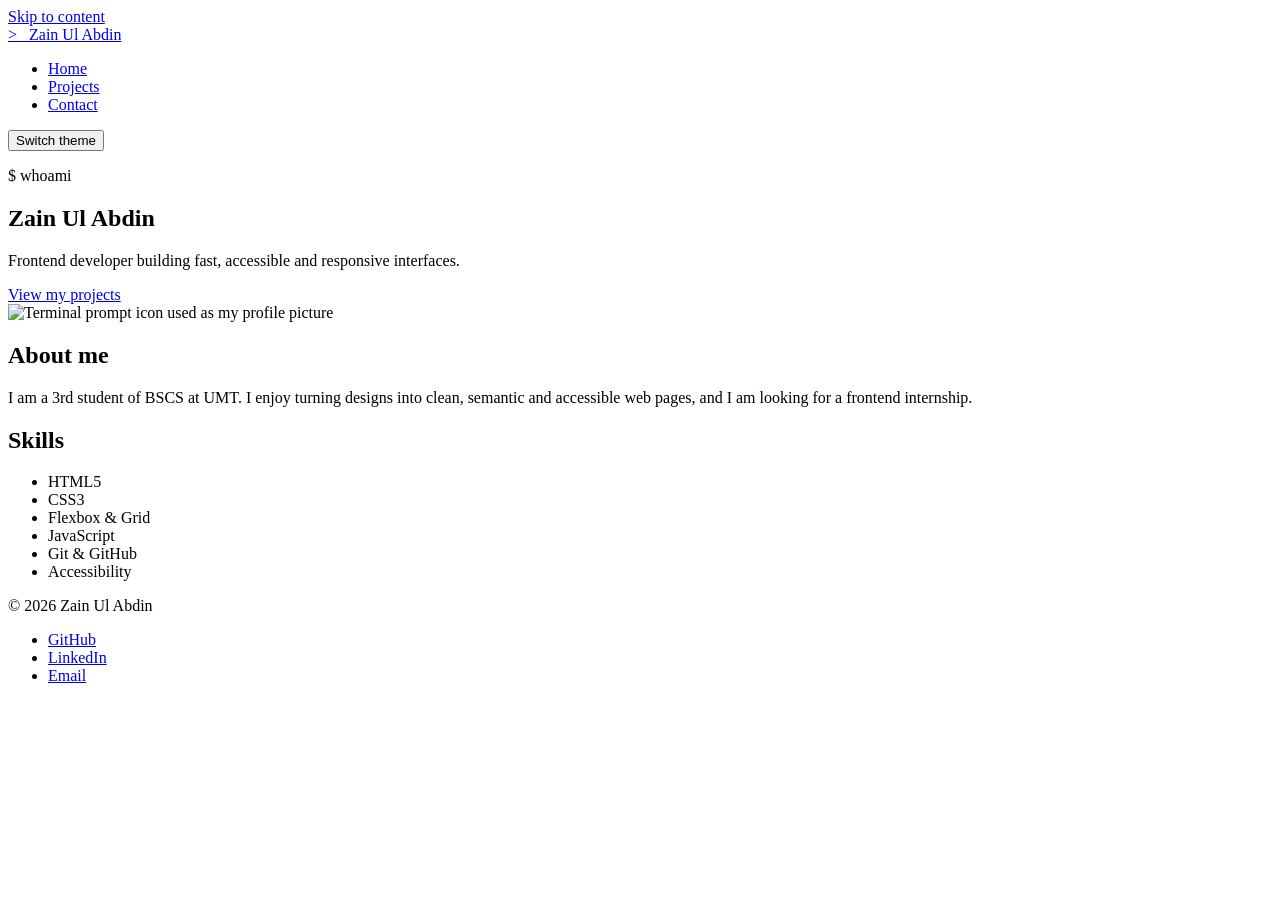
==== index.html @ 601f9828 "feat: add semantic home page markup" ====
<!DOCTYPE html>
<html lang="en">
<head>
  <meta charset="UTF-8">
  <meta name="viewport" content="width=device-width, initial-scale=1">
  <title>Zain Ul Abdin | Frontend Developer</title>
  <meta name="description" content="Portfolio of Zain Ul Abdin, a frontend developer building fast, accessible and responsive websites.">
  <link rel="stylesheet" href="css/styles.css">
  <script src="js/theme.js"></script>
</head>
<body>
  <a class="skip-link" href="#main">Skip to content</a>
  <header class="site-header">
    <div class="container nav">
      <a class="logo" href="index.html">&gt;_ Zain Ul Abdin</a>
      <nav aria-label="Main">
        <ul class="nav-links">
          <li><a href="index.html" aria-current="page">Home</a></li>
          <li><a href="projects.html">Projects</a></li>
          <li><a href="contact.html">Contact</a></li>
        </ul>
      </nav>
      <button type="button" id="theme-toggle" class="btn btn-outline">Switch theme</button>
    </div>
  </header>

  <main id="main" class="container">
    <section class="hero" aria-labelledby="hero-title">
      <p class="prompt">$ whoami</p>
      <h1 id="hero-title">Zain Ul Abdin</h1>
      <p class="lead">Frontend developer building fast, accessible and responsive interfaces.</p>
      <a class="btn" href="projects.html">View my projects</a>
    </section>

    <section class="section about" aria-labelledby="about-title">
      <img src="images/avatar.svg" width="160" height="160" alt="Terminal prompt icon used as my profile picture">
      <div>
        <h2 id="about-title">About me</h2>
        <p>I am a 3rd student of BSCS at UMT. I enjoy turning designs into clean, semantic and accessible web pages, and I am looking for a frontend internship.</p>
      </div>
    </section>

    <section class="section" aria-labelledby="skills-title">
      <h2 id="skills-title">Skills</h2>
      <ul class="tags">
        <li>HTML5</li>
        <li>CSS3</li>
        <li>Flexbox &amp; Grid</li>
        <li>JavaScript</li>
        <li>Git &amp; GitHub</li>
        <li>Accessibility</li>
      </ul>
    </section>
  </main>

  <footer class="site-footer">
    <div class="container footer-inner">
      <p>&copy; 2026 Zain Ul Abdin</p>
      <ul class="nav-links">
        <li><a href="https://github.com/zainshafique77-hash">GitHub</a></li>
        <li><a href="https://www.linkedin.com/in/zain-ul-abdin-677ab3425/">LinkedIn</a></li>
        <li><a href="mailto:zainshafique77@gmail.com">Email</a></li>
      </ul>
    </div>
  </footer>
</body>
</html>
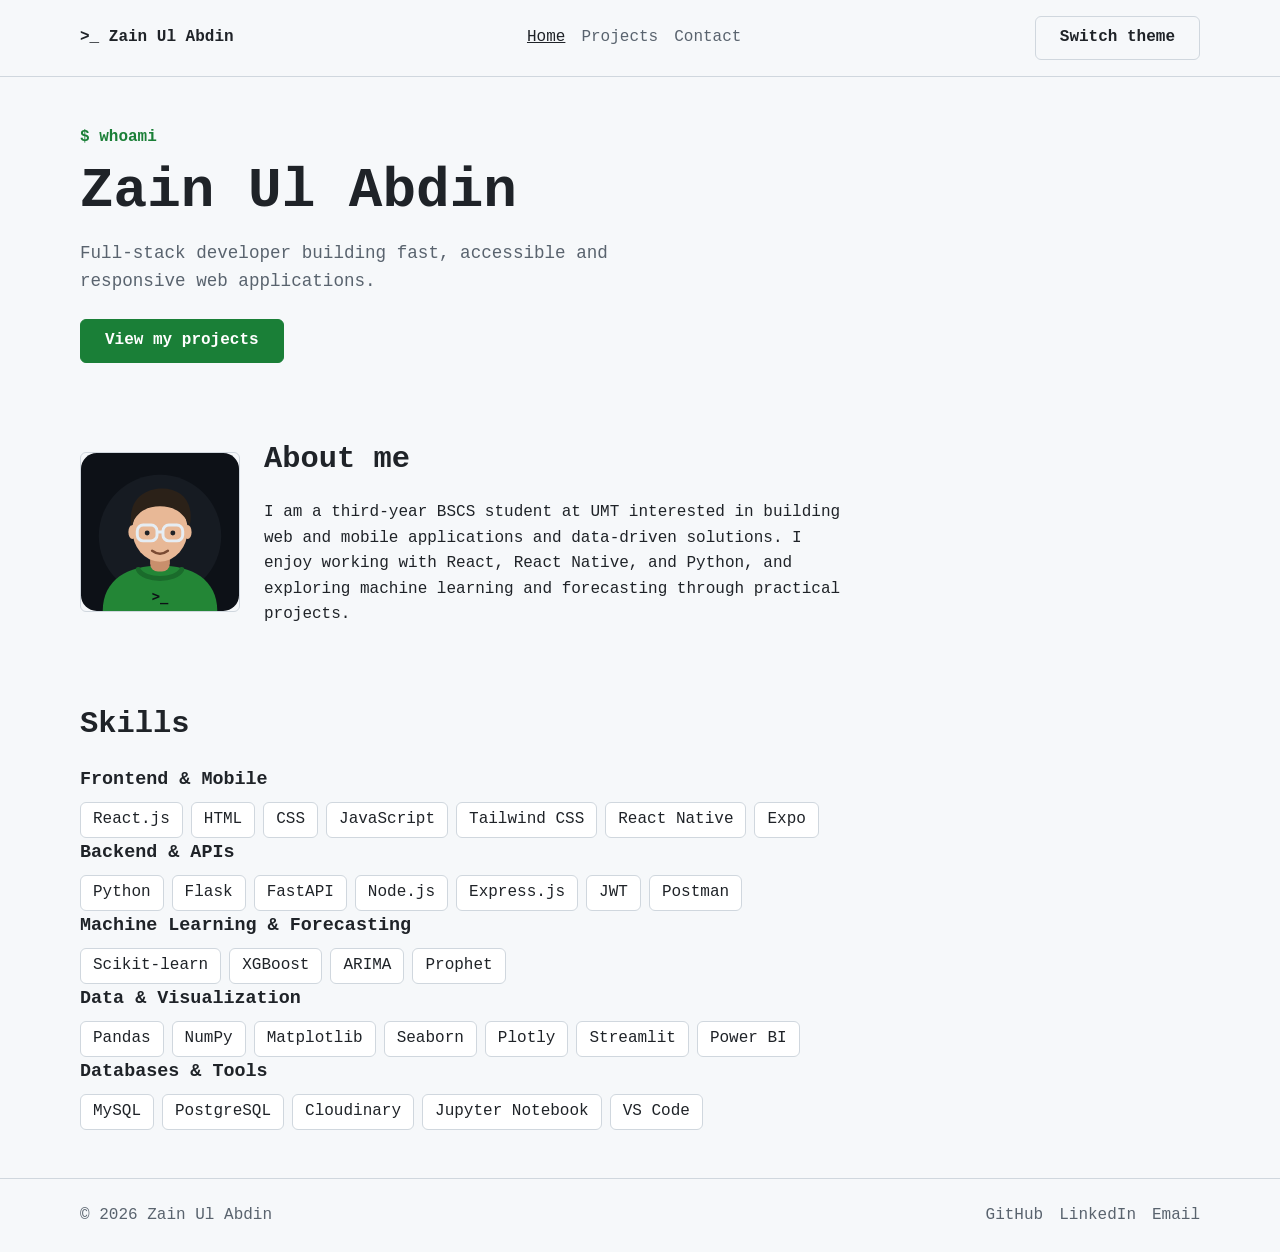
==== commit 2218b8e9: "style: add design tokens, reset, navbar and hero" ====
--- a/index.html
+++ b/index.html
@@ -3,8 +3,8 @@
 <head>
   <meta charset="UTF-8">
   <meta name="viewport" content="width=device-width, initial-scale=1">
-  <title>Zain Ul Abdin | Frontend Developer</title>
-  <meta name="description" content="Portfolio of Zain Ul Abdin, a frontend developer building fast, accessible and responsive websites.">
+  <title>Zain Ul Abdin | Full-Stack Developer</title>
+  <meta name="description" content="Portfolio of Zain Ul Abdin, a full-stack developer building fast, accessible and responsive web applications.">
   <link rel="stylesheet" href="css/styles.css">
   <script src="js/theme.js"></script>
 </head>
@@ -28,28 +28,75 @@
     <section class="hero" aria-labelledby="hero-title">
       <p class="prompt">$ whoami</p>
       <h1 id="hero-title">Zain Ul Abdin</h1>
-      <p class="lead">Frontend developer building fast, accessible and responsive interfaces.</p>
+      <p class="lead">Full-stack developer building fast, accessible and responsive web applications.</p>
       <a class="btn" href="projects.html">View my projects</a>
     </section>
 
     <section class="section about" aria-labelledby="about-title">
-      <img src="images/avatar.svg" width="160" height="160" alt="Terminal prompt icon used as my profile picture">
+      <img src="public/avatar/avatar.svg" width="160" height="160" alt="Terminal prompt icon used as my profile picture">
       <div>
         <h2 id="about-title">About me</h2>
-        <p>I am a 3rd student of BSCS at UMT. I enjoy turning designs into clean, semantic and accessible web pages, and I am looking for a frontend internship.</p>
+        <p>I am a third-year BSCS student at UMT interested in building web and mobile applications and data-driven solutions. I enjoy working with React, React Native, and Python, and exploring machine learning and forecasting through practical projects.</p>
       </div>
     </section>
 
     <section class="section" aria-labelledby="skills-title">
       <h2 id="skills-title">Skills</h2>
-      <ul class="tags">
-        <li>HTML5</li>
-        <li>CSS3</li>
-        <li>Flexbox &amp; Grid</li>
-        <li>JavaScript</li>
-        <li>Git &amp; GitHub</li>
-        <li>Accessibility</li>
-      </ul>
+      <div>
+        <h3>Frontend &amp; Mobile</h3>
+        <ul class="tags">
+          <li>React.js</li>
+          <li>HTML</li>
+          <li>CSS</li>
+          <li>JavaScript</li>
+          <li>Tailwind CSS</li>
+          <li>React Native</li>
+          <li>Expo</li>
+        </ul>
+      </div>
+      <div>
+        <h3>Backend &amp; APIs</h3>
+        <ul class="tags">
+          <li>Python</li>
+          <li>Flask</li>
+          <li>FastAPI</li>
+          <li>Node.js</li>
+          <li>Express.js</li>
+          <li>JWT</li>
+          <li>Postman</li>
+        </ul>
+      </div>
+      <div>
+        <h3>Machine Learning &amp; Forecasting</h3>
+        <ul class="tags">
+          <li>Scikit-learn</li>
+          <li>XGBoost</li>
+          <li>ARIMA</li>
+          <li>Prophet</li>
+        </ul>
+      </div>
+      <div>
+        <h3>Data &amp; Visualization</h3>
+        <ul class="tags">
+          <li>Pandas</li>
+          <li>NumPy</li>
+          <li>Matplotlib</li>
+          <li>Seaborn</li>
+          <li>Plotly</li>
+          <li>Streamlit</li>
+          <li>Power BI</li>
+        </ul>
+      </div>
+      <div>
+        <h3>Databases &amp; Tools</h3>
+        <ul class="tags">
+          <li>MySQL</li>
+          <li>PostgreSQL</li>
+          <li>Cloudinary</li>
+          <li>Jupyter Notebook</li>
+          <li>VS Code</li>
+        </ul>
+      </div>
     </section>
   </main>
 
--- a/css/styles.css
+++ b/css/styles.css
@@ -0,0 +1,170 @@
+*,
+*::before,
+*::after {
+  box-sizing: border-box;
+}
+
+:root {
+  /* Light theme (default) */
+  --bg: #f6f8fa;
+  --fg: #1f2328;
+  --muted: #59636e;
+  --accent: #1a7f37;
+  --accent-contrast: #ffffff;
+  --card: #ffffff;
+  --border: #d0d7de;
+  --error: #cf222e;
+
+  --radius: 6px;
+  --space-1: 0.5rem;
+  --space-2: 1rem;
+  --space-3: 1.5rem;
+  --space-4: 3rem;
+  --font: ui-monospace, "JetBrains Mono", "SFMono-Regular", Consolas, "Liberation Mono", monospace;
+
+  color-scheme: light;
+}
+
+/* Dark theme: follows the OS unless the user chose light manually */
+@media (prefers-color-scheme: dark) {
+  :root:not([data-theme="light"]) {
+    --bg: #0d1117;
+    --fg: #e6edf3;
+    --muted: #9aa4af;
+    --accent: #3fb950;
+    --accent-contrast: #0d1117;
+    --card: #161b22;
+    --border: #30363d;
+    --error: #ff7b72;
+    color-scheme: dark;
+  }
+}
+
+/* Dark theme: manual toggle */
+:root[data-theme="dark"] {
+  --bg: #0d1117;
+  --fg: #e6edf3;
+  --muted: #9aa4af;
+  --accent: #3fb950;
+  --accent-contrast: #0d1117;
+  --card: #161b22;
+  --border: #30363d;
+  --error: #ff7b72;
+  color-scheme: dark;
+}
+
+body {
+  margin: 0;
+  background: var(--bg);
+  color: var(--fg);
+  font-family: var(--font);
+  line-height: 1.6;
+}
+
+img {
+  max-width: 100%;
+  height: auto;
+}
+
+h1 { font-size: clamp(2rem, 6vw, 3.5rem); line-height: 1.15; margin: 0 0 var(--space-2); }
+h2 { font-size: clamp(1.4rem, 3vw, 1.9rem); margin: 0 0 var(--space-2); }
+h3 { font-size: 1.15rem; margin: 0 0 var(--space-1); }
+
+a { color: var(--accent); }
+
+.container {
+  width: min(100% - 2rem, 70rem);
+  margin-inline: auto;
+}
+
+.muted { color: var(--muted); }
+
+.skip-link {
+  position: absolute;
+  left: var(--space-1);
+  top: -4rem;
+  background: var(--accent);
+  color: var(--accent-contrast);
+  padding: var(--space-1) var(--space-2);
+  border-radius: var(--radius);
+}
+.skip-link:focus { top: var(--space-1); }
+
+/* Navbar (Flexbox) */
+.site-header {
+  border-bottom: 1px solid var(--border);
+}
+.nav {
+  display: flex;
+  flex-wrap: wrap;
+  align-items: center;
+  justify-content: space-between;
+  gap: var(--space-2);
+  padding-block: var(--space-2);
+}
+.logo {
+  font-weight: 700;
+  color: var(--fg);
+  text-decoration: none;
+}
+.nav-links {
+  display: flex;
+  flex-wrap: wrap;
+  gap: var(--space-2);
+  list-style: none;
+  margin: 0;
+  padding: 0;
+}
+.nav-links a { color: var(--muted); text-decoration: none; }
+.nav-links a:hover,
+.nav-links a[aria-current="page"] { color: var(--fg); text-decoration: underline; }
+
+/* Buttons */
+.btn {
+  display: inline-flex;
+  align-items: center;
+  justify-content: center;
+  min-height: 44px;
+  padding: 0 var(--space-3);
+  background: var(--accent);
+  color: var(--accent-contrast);
+  border: 1px solid var(--accent);
+  border-radius: var(--radius);
+  font: inherit;
+  font-weight: 700;
+  text-decoration: none;
+  cursor: pointer;
+}
+.btn-outline {
+  background: transparent;
+  color: var(--fg);
+  border-color: var(--border);
+}
+
+/* Visible keyboard focus */
+:focus-visible {
+  outline: 3px solid var(--accent);
+  outline-offset: 3px;
+}
+
+/* Hero and sections */
+.hero { padding-block: var(--space-4); }
+.prompt { color: var(--accent); margin: 0 0 var(--space-1); font-weight: 700; }
+.lead { max-width: 60ch; color: var(--muted); font-size: 1.1rem; margin: 0 0 var(--space-3); }
+
+.section { padding-block: var(--space-3) var(--space-4); }
+.about { display: flex; flex-wrap: wrap; align-items: center; gap: var(--space-3); }
+.about img { border-radius: var(--radius); border: 1px solid var(--border); }
+.about p { max-width: 60ch; margin: 0; }
+
+.tags { display: flex; flex-wrap: wrap; gap: var(--space-1); list-style: none; margin: 0; padding: 0; }
+.tags li {
+  padding: 0.25rem 0.75rem;
+  background: var(--card);
+  border: 1px solid var(--border);
+  border-radius: var(--radius);
+}
+
+.site-footer { border-top: 1px solid var(--border); padding-block: var(--space-3); color: var(--muted); }
+.footer-inner { display: flex; flex-wrap: wrap; justify-content: space-between; gap: var(--space-2); }
+.footer-inner p { margin: 0; }
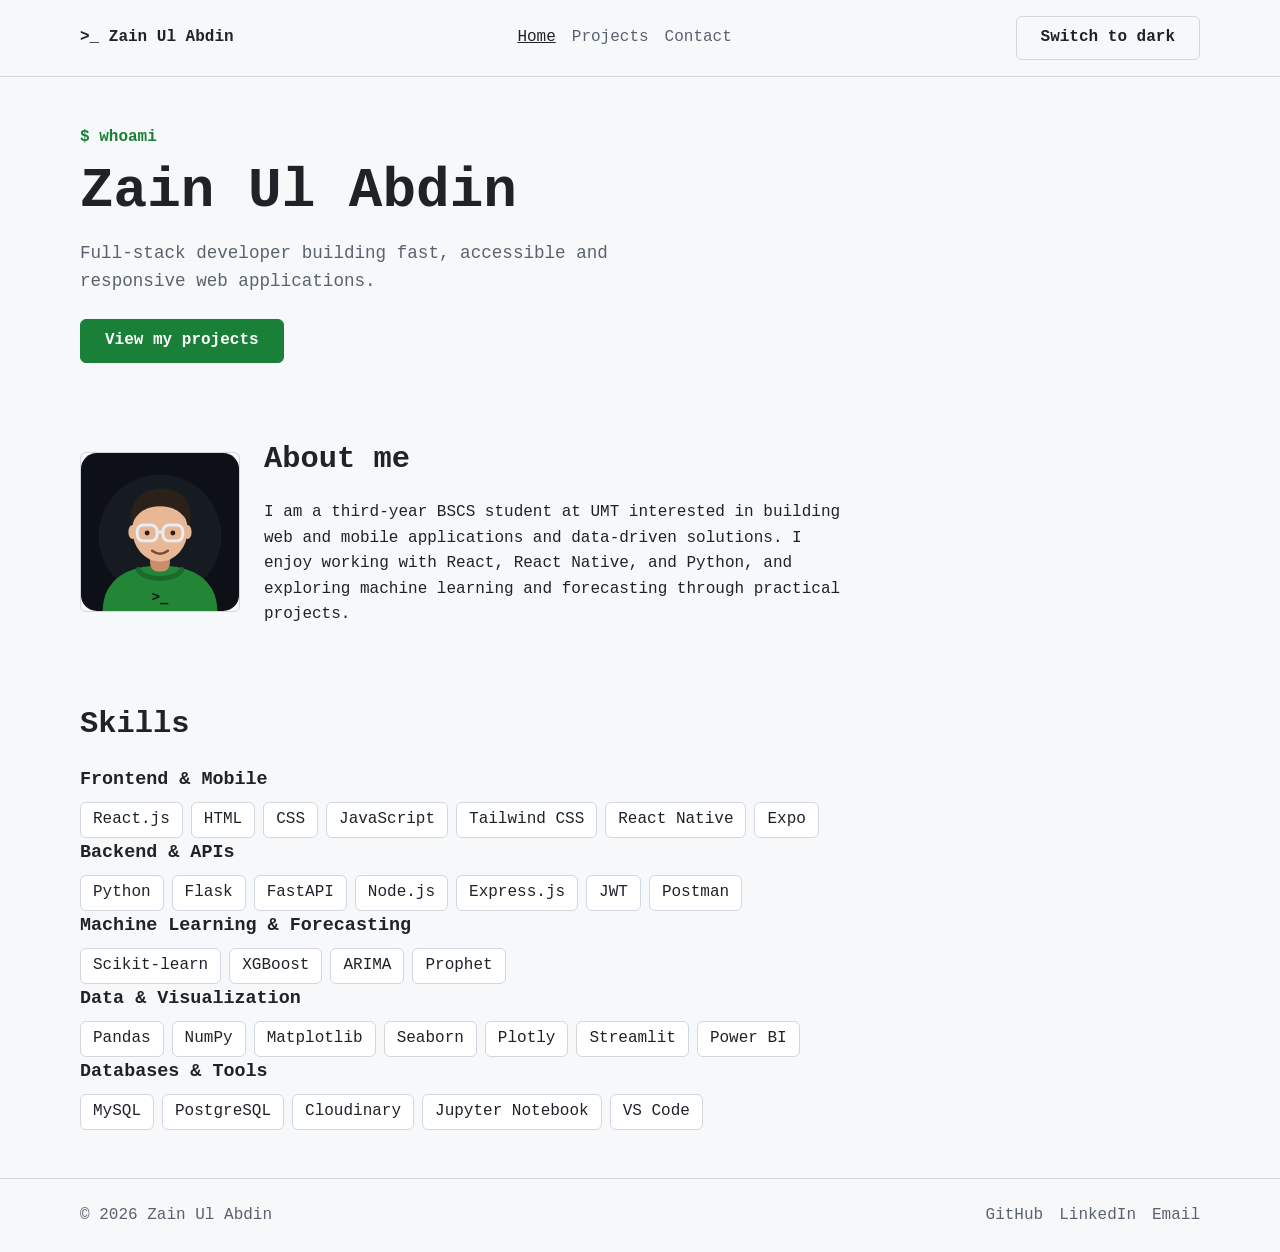
==== commit 548e79b1: "feat: add favicon" ====
--- a/index.html
+++ b/index.html
@@ -5,6 +5,7 @@
   <meta name="viewport" content="width=device-width, initial-scale=1">
   <title>Zain Ul Abdin | Full-Stack Developer</title>
   <meta name="description" content="Portfolio of Zain Ul Abdin, a full-stack developer building fast, accessible and responsive web applications.">
+  <link rel="icon" type="image/svg+xml" href="public/favicon.svg">
   <link rel="stylesheet" href="css/styles.css">
   <script src="js/theme.js"></script>
 </head>
--- a/css/styles.css
+++ b/css/styles.css
@@ -168,3 +168,103 @@
 .site-footer { border-top: 1px solid var(--border); padding-block: var(--space-3); color: var(--muted); }
 .footer-inner { display: flex; flex-wrap: wrap; justify-content: space-between; gap: var(--space-2); }
 .footer-inner p { margin: 0; }
+
+.field { display: flex; flex-direction: column; gap: 0.35rem; margin-bottom: var(--space-2); }
+label { font-weight: 700; }
+
+input[type="text"],
+input[type="email"],
+input[type="search"],
+select,
+textarea {
+  width: 100%;
+  min-height: 44px;
+  padding: 0.5rem 0.75rem;
+  background: var(--card);
+  color: var(--fg);
+  border: 1px solid var(--border);
+  border-radius: var(--radius);
+  font: inherit;
+}
+
+#tech-filter {
+  appearance: none;
+  padding-right: 2.5rem;
+}
+
+.field:has(#tech-filter) {
+  position: relative;
+}
+
+.field:has(#tech-filter)::after {
+  content: "";
+  position: absolute;
+  top: calc(1.6em + 0.35rem + 1.1rem);
+  right: 1rem;
+  width: 0.5rem;
+  height: 0.5rem;
+  border-right: 2px solid var(--fg);
+  border-bottom: 2px solid var(--fg);
+  transform: rotate(45deg);
+  pointer-events: none;
+}
+
+.controls { display: grid; gap: var(--space-2); margin-bottom: var(--space-1); }
+
+/* Mobile first: 1 column */
+.project-grid {
+  display: grid;
+  grid-template-columns: 1fr;
+  gap: var(--space-3);
+  list-style: none;
+  margin: var(--space-2) 0 0;
+  padding: 0;
+}
+
+.card {
+  min-width: 0;
+  display: flex;
+  flex-direction: column;
+  gap: var(--space-1);
+  padding: var(--space-3);
+  background: var(--card);
+  border: 1px solid var(--border);
+  border-radius: var(--radius);
+  overflow-wrap: anywhere;
+}
+.card p { margin: 0; color: var(--muted); }
+.card .year { font-size: 0.9rem; }
+.card a { margin-top: auto; }
+
+.empty { font-weight: 700; color: var(--muted); }
+
+@media (min-width: 640px) {
+  .controls { grid-template-columns: 2fr 1fr; }
+  .project-grid { grid-template-columns: repeat(2, 1fr); }
+}
+
+@media (min-width: 1024px) {
+  .project-grid { grid-template-columns: repeat(3, 1fr); }
+}
+
+@media (prefers-reduced-motion: no-preference) {
+  .card { transition: transform 0.2s ease, border-color 0.2s ease; }
+  .card:hover { transform: translateY(-3px); border-color: var(--accent); }
+}
+
+#contact-form { max-width: 40rem; }
+textarea { resize: vertical; }
+fieldset { border: 1px solid var(--border); border-radius: var(--radius); margin: 0 0 var(--space-2); padding: var(--space-2); }
+legend { font-weight: 700; padding-inline: 0.25rem; }
+.inline { display: inline-flex; align-items: center; gap: 0.5rem; margin-right: var(--space-2); font-weight: 400; min-height: 44px; }
+input[type="radio"],
+input[type="checkbox"] { width: 1.25rem; height: 1.25rem; accent-color: var(--accent); }
+
+.error { color: var(--error); margin: 0; font-size: 0.9rem; }
+[aria-invalid="true"] { border-color: var(--error); }
+.success {
+  padding: var(--space-2);
+  border: 1px solid var(--accent);
+  border-radius: var(--radius);
+  background: var(--card);
+}
